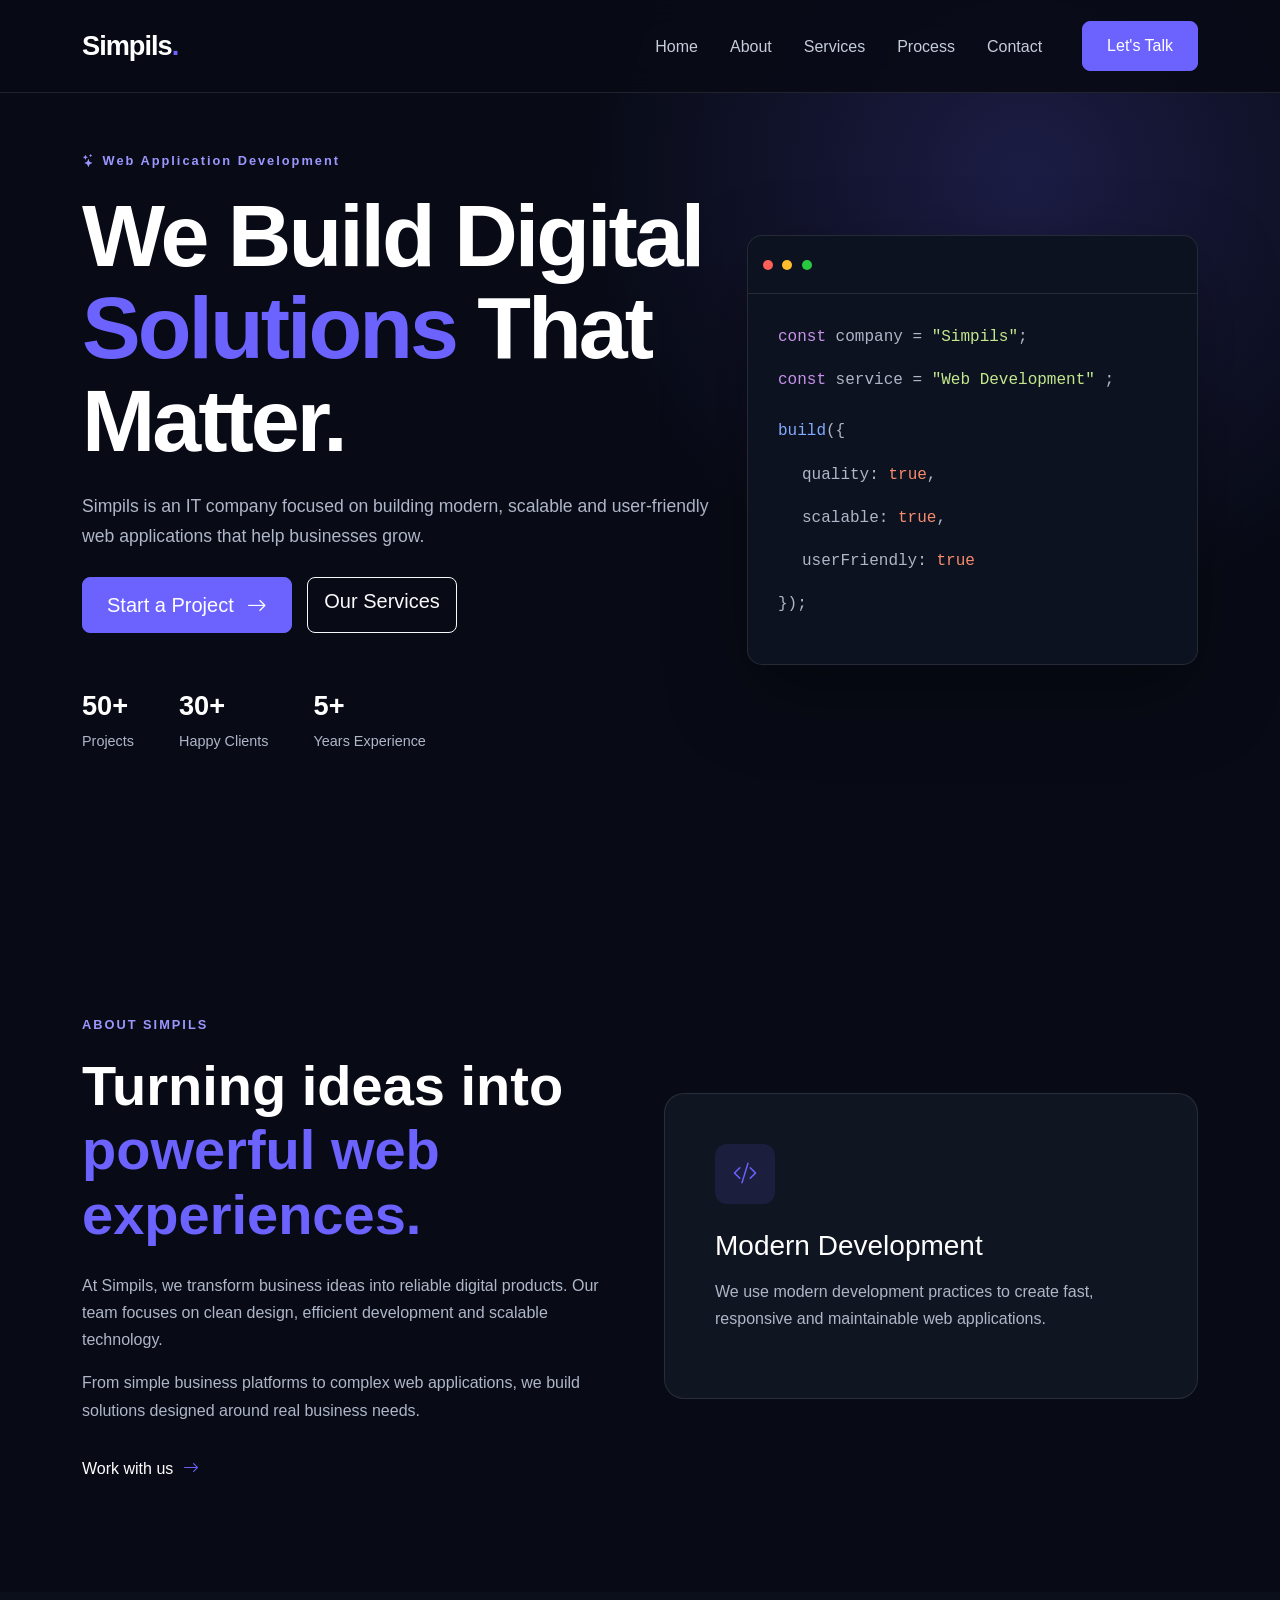
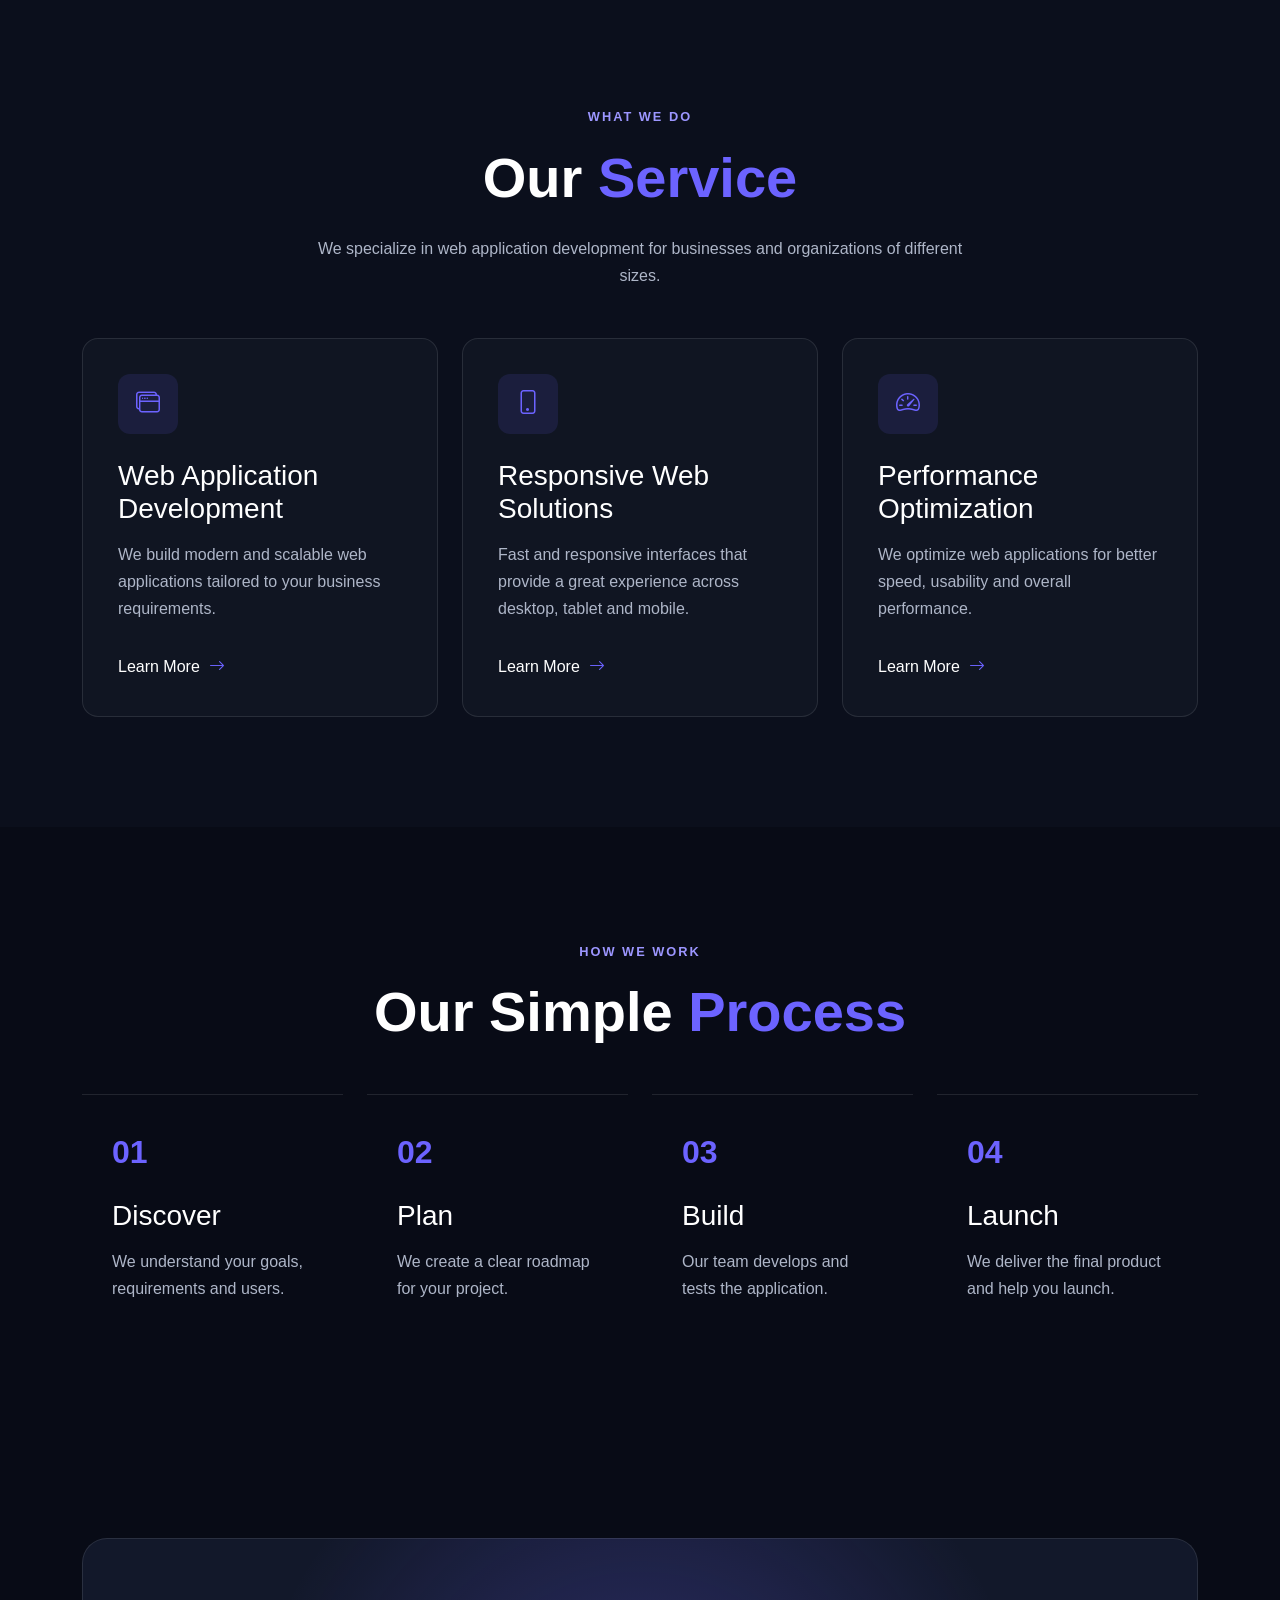
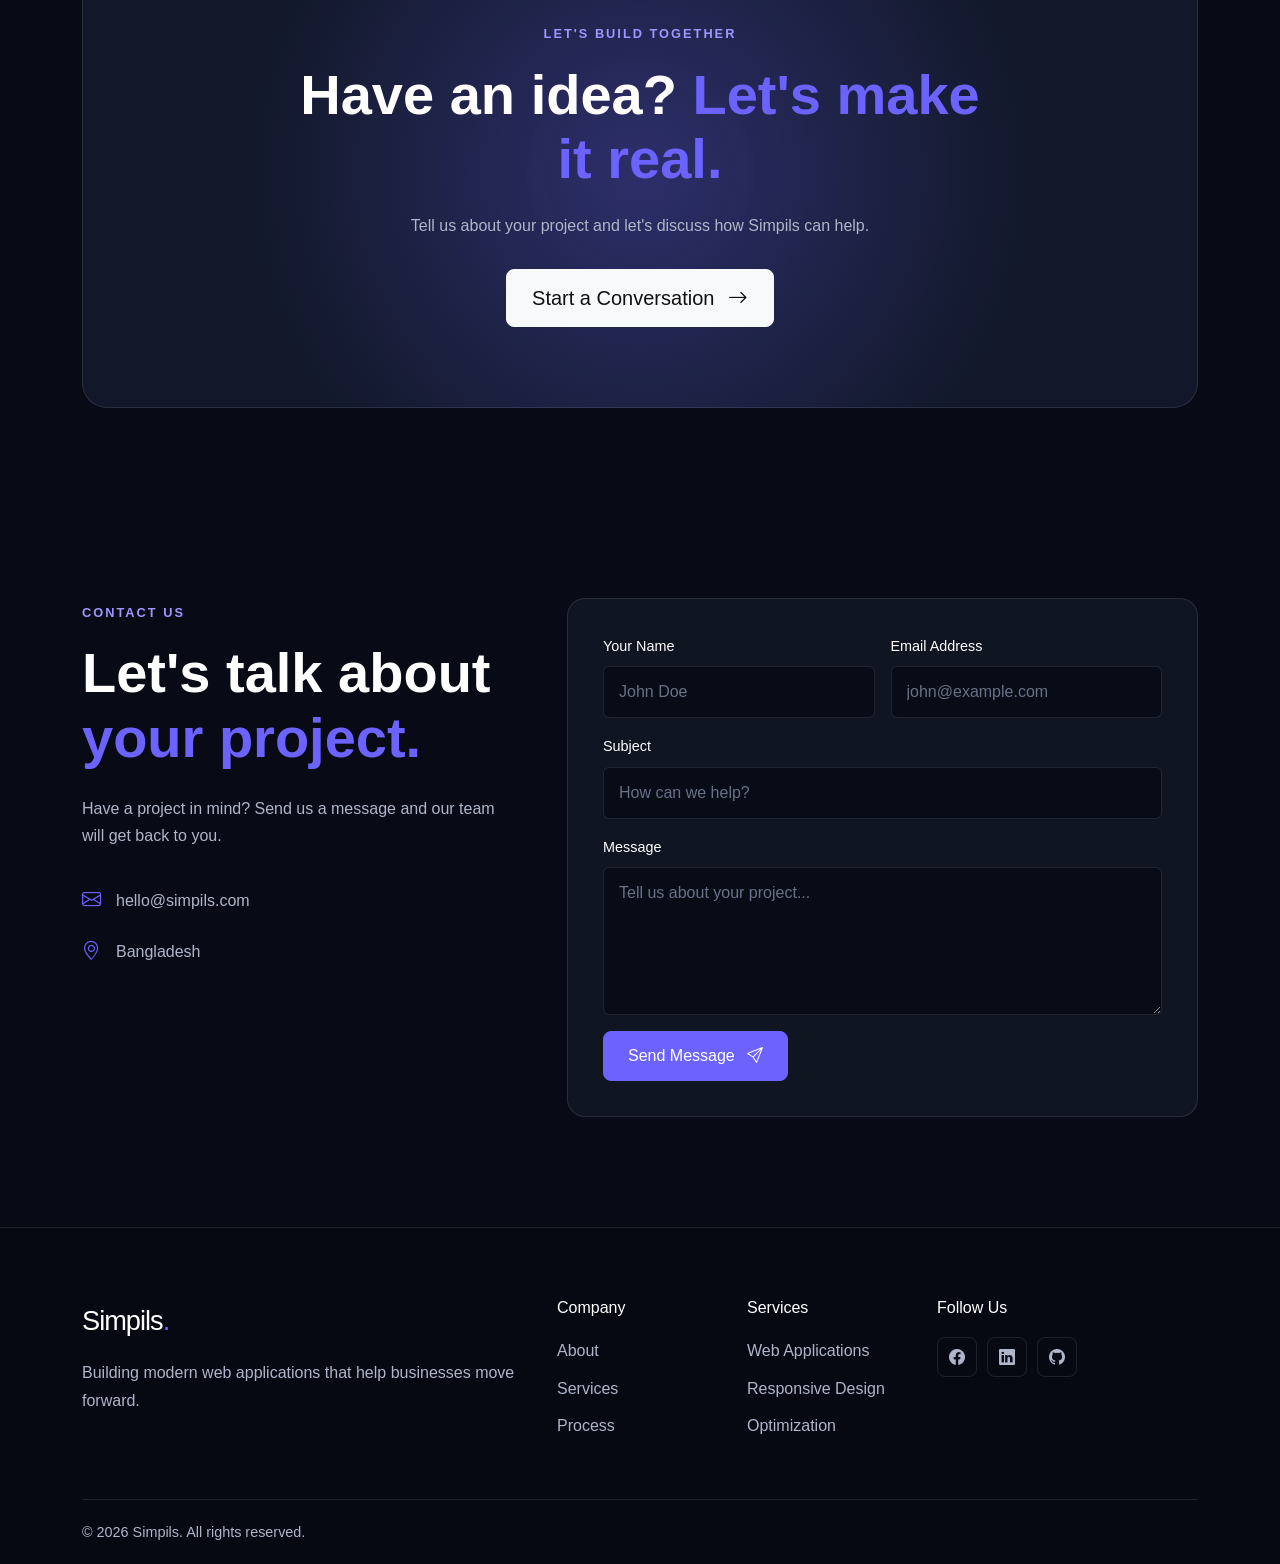
==== index.html @ 707db16f "Add files via upload 1st" ====
<!DOCTYPE html>
<html lang="en">
<head>
    <meta charset="UTF-8">

    <meta name="viewport" content="width=device-width, initial-scale=1.0">

    <title>Simpils | Web Application Development Company</title>

    <meta
        name="description"
        content="Simpils is an IT company specializing in modern, scalable and user-friendly web application development."
    >

    <meta
        name="keywords"
        content="Simpils, web application development, IT company, web development, software development"
    >

    <meta name="author" content="Simpils">

    <meta name="robots" content="index, follow">

    <!-- Bootstrap -->
    <link
        href="https://cdn.jsdelivr.net/npm/bootstrap@5.3.3/dist/css/bootstrap.min.css"
        rel="stylesheet"
    >

    <!-- Bootstrap Icons -->
    <link
        rel="stylesheet"
        href="https://cdn.jsdelivr.net/npm/bootstrap-icons@1.11.3/font/bootstrap-icons.min.css"
    >

    <!-- Custom CSS -->
    <link rel="stylesheet" href="css/style.css">
</head>

<body>

<!-- ================= NAVBAR ================= -->

<header>
    <nav class="navbar navbar-expand-lg fixed-top">
        <div class="container">

            <a class="navbar-brand fw-bold" href="#home">
                Simpils<span>.</span>
            </a>

            <button
                class="navbar-toggler"
                type="button"
                data-bs-toggle="collapse"
                data-bs-target="#navbarNav"
                aria-label="Toggle navigation"
            >
                <span class="navbar-toggler-icon"></span>
            </button>

            <div class="collapse navbar-collapse" id="navbarNav">

                <ul class="navbar-nav ms-auto align-items-lg-center">

                    <li class="nav-item">
                        <a class="nav-link" href="#home">Home</a>
                    </li>

                    <li class="nav-item">
                        <a class="nav-link" href="#about">About</a>
                    </li>

                    <li class="nav-item">
                        <a class="nav-link" href="#services">Services</a>
                    </li>

                    <li class="nav-item">
                        <a class="nav-link" href="#process">Process</a>
                    </li>

                    <li class="nav-item">
                        <a class="nav-link" href="#contact">Contact</a>
                    </li>

                </ul>

                <a href="#contact" class="btn btn-primary ms-lg-4">
                    Let's Talk
                </a>

            </div>
        </div>
    </nav>
</header>


<!-- ================= HERO ================= -->

<main>

<section id="home" class="hero-section">

    <div class="container">

        <div class="row align-items-center min-vh-100">

            <div class="col-lg-7">

                <span class="hero-badge">
                    <i class="bi bi-stars"></i>
                    Web Application Development
                </span>

                <h1>
                    We Build Digital
                    <span>Solutions</span>
                    That Matter.
                </h1>

                <p class="hero-text">
                    Simpils is an IT company focused on building modern,
                    scalable and user-friendly web applications that help
                    businesses grow.
                </p>

                <div class="hero-buttons">

                    <a href="#contact" class="btn btn-primary btn-lg">
                        Start a Project
                        <i class="bi bi-arrow-right ms-2"></i>
                    </a>

                    <a href="#services" class="btn btn-outline-light btn-lg">
                        Our Services
                    </a>

                </div>

                <div class="hero-stats">

                    <div>
                        <strong>50+</strong>
                        <span>Projects</span>
                    </div>

                    <div>
                        <strong>30+</strong>
                        <span>Happy Clients</span>
                    </div>

                    <div>
                        <strong>5+</strong>
                        <span>Years Experience</span>
                    </div>

                </div>

            </div>


            <div class="col-lg-5">

                <div class="hero-card">

                    <div class="code-header">
                        <span></span>
                        <span></span>
                        <span></span>
                    </div>

                    <div class="code-content">

                        <p>
                            <span class="code-purple">const</span>
                            company =
                            <span class="code-green">"Simpils"</span>;
                        </p>

                        <p>
                            <span class="code-purple">const</span>
                            service =
                            <span class="code-green">
                                "Web Development"
                            </span>;
                        </p>

                        <p class="mt-4">
                            <span class="code-blue">build</span>({
                        </p>

                        <p class="ms-4">
                            quality:
                            <span class="code-orange">true</span>,
                        </p>

                        <p class="ms-4">
                            scalable:
                            <span class="code-orange">true</span>,
                        </p>

                        <p class="ms-4">
                            userFriendly:
                            <span class="code-orange">true</span>
                        </p>

                        <p>});</p>

                    </div>

                </div>

            </div>

        </div>

    </div>

</section>


<!-- ================= ABOUT ================= -->

<section id="about" class="section-padding">

    <div class="container">

        <div class="row align-items-center g-5">

            <div class="col-lg-6">

                <span class="section-label">ABOUT SIMPILS</span>

                <h2>
                    Turning ideas into
                    <span>powerful web experiences.</span>
                </h2>

                <p>
                    At Simpils, we transform business ideas into reliable
                    digital products. Our team focuses on clean design,
                    efficient development and scalable technology.
                </p>

                <p>
                    From simple business platforms to complex web
                    applications, we build solutions designed around
                    real business needs.
                </p>

                <a href="#contact" class="text-link">
                    Work with us
                    <i class="bi bi-arrow-right"></i>
                </a>

            </div>


            <div class="col-lg-6">

                <div class="about-box">

                    <div class="about-icon">
                        <i class="bi bi-code-slash"></i>
                    </div>

                    <h3>Modern Development</h3>

                    <p>
                        We use modern development practices to create
                        fast, responsive and maintainable web applications.
                    </p>

                </div>

            </div>

        </div>

    </div>

</section>


<!-- ================= SERVICES ================= -->

<section id="services" class="section-padding services-section">

    <div class="container">

        <div class="text-center section-heading">

            <span class="section-label">WHAT WE DO</span>

            <h2>
                Our <span>Service</span>
            </h2>

            <p>
                We specialize in web application development for
                businesses and organizations of different sizes.
            </p>

        </div>


        <div class="row g-4 mt-4">

            <div class="col-md-6 col-lg-4">

                <article class="service-card">

                    <div class="service-icon">
                        <i class="bi bi-window-stack"></i>
                    </div>

                    <h3>Web Application Development</h3>

                    <p>
                        We build modern and scalable web applications
                        tailored to your business requirements.
                    </p>

                    <a href="#contact">
                        Learn More
                        <i class="bi bi-arrow-right"></i>
                    </a>

                </article>

            </div>


            <div class="col-md-6 col-lg-4">

                <article class="service-card">

                    <div class="service-icon">
                        <i class="bi bi-phone"></i>
                    </div>

                    <h3>Responsive Web Solutions</h3>

                    <p>
                        Fast and responsive interfaces that provide
                        a great experience across desktop, tablet and mobile.
                    </p>

                    <a href="#contact">
                        Learn More
                        <i class="bi bi-arrow-right"></i>
                    </a>

                </article>

            </div>


            <div class="col-md-6 col-lg-4">

                <article class="service-card">

                    <div class="service-icon">
                        <i class="bi bi-speedometer2"></i>
                    </div>

                    <h3>Performance Optimization</h3>

                    <p>
                        We optimize web applications for better speed,
                        usability and overall performance.
                    </p>

                    <a href="#contact">
                        Learn More
                        <i class="bi bi-arrow-right"></i>
                    </a>

                </article>

            </div>

        </div>

    </div>

</section>


<!-- ================= PROCESS ================= -->

<section id="process" class="section-padding">

    <div class="container">

        <div class="text-center section-heading">

            <span class="section-label">HOW WE WORK</span>

            <h2>
                Our Simple <span>Process</span>
            </h2>

        </div>


        <div class="row g-4 mt-4">

            <div class="col-md-3">

                <div class="process-card">

                    <div class="process-number">01</div>

                    <h3>Discover</h3>

                    <p>
                        We understand your goals, requirements and users.
                    </p>

                </div>

            </div>


            <div class="col-md-3">

                <div class="process-card">

                    <div class="process-number">02</div>

                    <h3>Plan</h3>

                    <p>
                        We create a clear roadmap for your project.
                    </p>

                </div>

            </div>


            <div class="col-md-3">

                <div class="process-card">

                    <div class="process-number">03</div>

                    <h3>Build</h3>

                    <p>
                        Our team develops and tests the application.
                    </p>

                </div>

            </div>


            <div class="col-md-3">

                <div class="process-card">

                    <div class="process-number">04</div>

                    <h3>Launch</h3>

                    <p>
                        We deliver the final product and help you launch.
                    </p>

                </div>

            </div>

        </div>

    </div>

</section>


<!-- ================= CTA ================= -->

<section class="cta-section">

    <div class="container">

        <div class="cta-box">

            <span class="section-label">LET'S BUILD TOGETHER</span>

            <h2>
                Have an idea?
                <span>Let's make it real.</span>
            </h2>

            <p>
                Tell us about your project and let's discuss
                how Simpils can help.
            </p>

            <a href="#contact" class="btn btn-light btn-lg">
                Start a Conversation
                <i class="bi bi-arrow-right ms-2"></i>
            </a>

        </div>

    </div>

</section>


<!-- ================= CONTACT ================= -->

<section id="contact" class="section-padding">

    <div class="container">

        <div class="row g-5">

            <div class="col-lg-5">

                <span class="section-label">CONTACT US</span>

                <h2>
                    Let's talk about
                    <span>your project.</span>
                </h2>

                <p>
                    Have a project in mind? Send us a message and
                    our team will get back to you.
                </p>

                <div class="contact-info">

                    <div>
                        <i class="bi bi-envelope"></i>
                        <span>hello@simpils.com</span>
                    </div>

                    <div>
                        <i class="bi bi-geo-alt"></i>
                        <span>Bangladesh</span>
                    </div>

                </div>

            </div>


            <div class="col-lg-7">

                <form class="contact-form" id="contactForm">

                    <div class="row g-3">

                        <div class="col-md-6">

                            <label for="name">Your Name</label>

                            <input
                                type="text"
                                id="name"
                                class="form-control"
                                placeholder="John Doe"
                                required
                            >

                        </div>


                        <div class="col-md-6">

                            <label for="email">Email Address</label>

                            <input
                                type="email"
                                id="email"
                                class="form-control"
                                placeholder="john@example.com"
                                required
                            >

                        </div>


                        <div class="col-12">

                            <label for="subject">Subject</label>

                            <input
                                type="text"
                                id="subject"
                                class="form-control"
                                placeholder="How can we help?"
                                required
                            >

                        </div>


                        <div class="col-12">

                            <label for="message">Message</label>

                            <textarea
                                id="message"
                                class="form-control"
                                rows="5"
                                placeholder="Tell us about your project..."
                                required
                            ></textarea>

                        </div>


                        <div class="col-12">

                            <button
                                type="submit"
                                class="btn btn-primary"
                            >
                                Send Message
                                <i class="bi bi-send ms-2"></i>
                            </button>

                        </div>

                    </div>

                </form>

            </div>

        </div>

    </div>

</section>

</main>


<!-- ================= FOOTER ================= -->

<footer>

    <div class="container">

        <div class="row g-4">

            <div class="col-lg-5">

                <a href="#home" class="footer-logo">
                    Simpils<span>.</span>
                </a>

                <p>
                    Building modern web applications that help
                    businesses move forward.
                </p>

            </div>


            <div class="col-6 col-lg-2">

                <h4>Company</h4>

                <a href="#about">About</a>
                <a href="#services">Services</a>
                <a href="#process">Process</a>

            </div>


            <div class="col-6 col-lg-2">

                <h4>Services</h4>

                <a href="#services">Web Applications</a>
                <a href="#services">Responsive Design</a>
                <a href="#services">Optimization</a>

            </div>


            <div class="col-lg-3">

                <h4>Follow Us</h4>

                <div class="social-links">

                    <a href="#" aria-label="Facebook">
                        <i class="bi bi-facebook"></i>
                    </a>

                    <a href="#" aria-label="LinkedIn">
                        <i class="bi bi-linkedin"></i>
                    </a>

                    <a href="#" aria-label="GitHub">
                        <i class="bi bi-github"></i>
                    </a>

                </div>

            </div>

        </div>


        <div class="footer-bottom">

            <p>
                © 2026 Simpils. All rights reserved.
            </p>

        </div>

    </div>

</footer>


<!-- Bootstrap JS -->
<script
    src="https://cdn.jsdelivr.net/npm/bootstrap@5.3.3/dist/js/bootstrap.bundle.min.js">
</script>

<!-- Custom JS -->
<script src="js/script.js"></script>

</body>
</html>
---- css/style.css ----
:root {
    --primary: #6c63ff;
    --primary-dark: #554de0;
    --dark: #080b16;
    --dark-2: #101522;
    --text: #aeb6c8;
    --white: #ffffff;
    --border: rgba(255, 255, 255, 0.1);
}

* {
    margin: 0;
    padding: 0;
    box-sizing: border-box;
}

html {
    scroll-behavior: smooth;
}

body {
    font-family: Arial, Helvetica, sans-serif;
    background: var(--dark);
    color: var(--white);
    line-height: 1.7;
}

section {
    scroll-margin-top: 80px;
}

.navbar {
    padding: 18px 0;
    background: rgba(8, 11, 22, 0.9);
    backdrop-filter: blur(15px);
    border-bottom: 1px solid var(--border);
}

.navbar-brand,
.footer-logo {
    color: var(--white) !important;
    font-size: 1.7rem;
    letter-spacing: -1px;
}

.navbar-brand span,
.footer-logo span {
    color: var(--primary);
}

.nav-link {
    color: #c6ccda !important;
    margin: 0 8px;
    transition: 0.3s;
}

.nav-link:hover {
    color: var(--white) !important;
}

.btn-primary {
    background: var(--primary);
    border-color: var(--primary);
    padding: 12px 24px;
    border-radius: 8px;
}

.btn-primary:hover {
    background: var(--primary-dark);
    border-color: var(--primary-dark);
}

.hero-section {
    background:
        radial-gradient(
            circle at 80% 20%,
            rgba(108, 99, 255, 0.2),
            transparent 35%
        ),
        var(--dark);
}

.hero-badge,
.section-label {
    display: inline-block;
    color: #9c96ff;
    font-size: 0.8rem;
    font-weight: 700;
    letter-spacing: 2px;
    margin-bottom: 18px;
}

.hero-section h1 {
    max-width: 750px;
    font-size: clamp(3rem, 7vw, 5.5rem);
    line-height: 1.05;
    font-weight: 800;
    letter-spacing: -3px;
}

.hero-section h1 span,
section h2 span {
    color: var(--primary);
}

.hero-text {
    max-width: 650px;
    margin: 25px 0;
    color: var(--text);
    font-size: 1.1rem;
}

.hero-buttons {
    display: flex;
    gap: 15px;
    flex-wrap: wrap;
}

.hero-stats {
    display: flex;
    gap: 45px;
    margin-top: 50px;
}

.hero-stats div {
    display: flex;
    flex-direction: column;
}

.hero-stats strong {
    font-size: 1.7rem;
}

.hero-stats span {
    color: var(--text);
    font-size: 0.9rem;
}

.hero-card {
    background: #0d1220;
    border: 1px solid var(--border);
    border-radius: 15px;
    overflow: hidden;
    box-shadow: 0 30px 80px rgba(0, 0, 0, 0.35);
}

.code-header {
    padding: 15px;
    border-bottom: 1px solid var(--border);
}

.code-header span {
    display: inline-block;
    width: 10px;
    height: 10px;
    border-radius: 50%;
    margin-right: 5px;
    background: #ff5f56;
}

.code-header span:nth-child(2) {
    background: #ffbd2e;
}

.code-header span:nth-child(3) {
    background: #27c93f;
}

.code-content {
    padding: 30px;
    color: #d5d9e5;
    font-family: monospace;
}

.code-purple {
    color: #c792ea;
}

.code-green {
    color: #c3e88d;
}

.code-blue {
    color: #82aaff;
}

.code-orange {
    color: #f78c6c;
}

.section-padding {
    padding: 110px 0;
}

section h2 {
    font-size: clamp(2.2rem, 5vw, 3.5rem);
    line-height: 1.15;
    font-weight: 750;
    margin-bottom: 25px;
}

section p {
    color: var(--text);
}

.about-box {
    padding: 50px;
    background: var(--dark-2);
    border: 1px solid var(--border);
    border-radius: 20px;
}

.about-icon,
.service-icon {
    width: 60px;
    height: 60px;
    display: grid;
    place-items: center;
    background: rgba(108, 99, 255, 0.12);
    color: var(--primary);
    border-radius: 12px;
    font-size: 1.5rem;
    margin-bottom: 25px;
}

.about-box h3,
.service-card h3,
.process-card h3 {
    margin-bottom: 15px;
}

.text-link {
    display: inline-block;
    margin-top: 15px;
    color: var(--white);
    text-decoration: none;
}

.text-link i {
    color: var(--primary);
    margin-left: 5px;
}

.services-section {
    background: #0b0f1c;
}

.section-heading {
    max-width: 650px;
    margin: auto;
}

.service-card {
    height: 100%;
    padding: 35px;
    background: var(--dark-2);
    border: 1px solid var(--border);
    border-radius: 16px;
    transition: 0.3s;
}

.service-card:hover {
    transform: translateY(-8px);
    border-color: rgba(108, 99, 255, 0.5);
}

.service-card a {
    display: inline-block;
    margin-top: 15px;
    color: var(--white);
    text-decoration: none;
}

.service-card a i {
    color: var(--primary);
    margin-left: 5px;
}

.process-card {
    height: 100%;
    padding: 30px;
    border-top: 1px solid var(--border);
}

.process-number {
    color: var(--primary);
    font-size: 2rem;
    font-weight: 800;
    margin-bottom: 20px;
}

.cta-section {
    padding: 80px 0;
}

.cta-box {
    text-align: center;
    padding: 80px 30px;
    border-radius: 25px;
    background:
        radial-gradient(
            circle at center,
            rgba(108, 99, 255, 0.3),
            transparent 65%
        ),
        #12182a;
    border: 1px solid var(--border);
}

.cta-box h2 {
    max-width: 700px;
    margin: 0 auto 20px;
}

.cta-box p {
    max-width: 600px;
    margin: 0 auto 30px;
}

.btn-light {
    color: #111;
    padding: 13px 25px;
    border-radius: 8px;
}

.contact-info {
    margin-top: 35px;
}

.contact-info div {
    display: flex;
    align-items: center;
    gap: 15px;
    margin-bottom: 18px;
    color: var(--text);
}

.contact-info i {
    color: var(--primary);
    font-size: 1.2rem;
}

.contact-form {
    padding: 35px;
    background: var(--dark-2);
    border: 1px solid var(--border);
    border-radius: 18px;
}

.contact-form label {
    display: block;
    margin-bottom: 8px;
    font-size: 0.9rem;
}

.form-control {
    background: #080c17;
    border: 1px solid var(--border);
    color: var(--white);
    padding: 13px 15px;
}

.form-control:focus {
    background: #080c17;
    color: var(--white);
    border-color: var(--primary);
    box-shadow: 0 0 0 0.2rem rgba(108, 99, 255, 0.12);
}

.form-control::placeholder {
    color: #687186;
}

footer {
    padding: 70px 0 20px;
    background: #060812;
    border-top: 1px solid var(--border);
}

.footer-logo {
    display: inline-block;
    text-decoration: none;
    margin-bottom: 15px;
}

footer p {
    color: var(--text);
}

footer h4 {
    font-size: 1rem;
    margin-bottom: 20px;
}

footer a {
    display: block;
    color: var(--text);
    text-decoration: none;
    margin-bottom: 10px;
}

footer a:hover {
    color: var(--white);
}

.social-links {
    display: flex;
    gap: 10px;
}

.social-links a {
    width: 40px;
    height: 40px;
    display: grid;
    place-items: center;
    border: 1px solid var(--border);
    border-radius: 8px;
}

.footer-bottom {
    margin-top: 50px;
    padding-top: 20px;
    border-top: 1px solid var(--border);
}

.footer-bottom p {
    margin: 0;
    font-size: 0.9rem;
}

@media (max-width: 991px) {

    .navbar-collapse {
        padding: 20px 0;
    }

    .hero-section {
        padding-top: 100px;
    }

    .hero-card {
        margin-top: 50px;
    }

}

@media (max-width: 576px) {

    .hero-section h1 {
        letter-spacing: -1.5px;
    }

    .hero-stats {
        gap: 20px;
    }

    .hero-stats strong {
        font-size: 1.4rem;
    }

    .section-padding {
        padding: 80px 0;
    }

    .about-box,
    .contact-form {
        padding: 25px;
    }

}
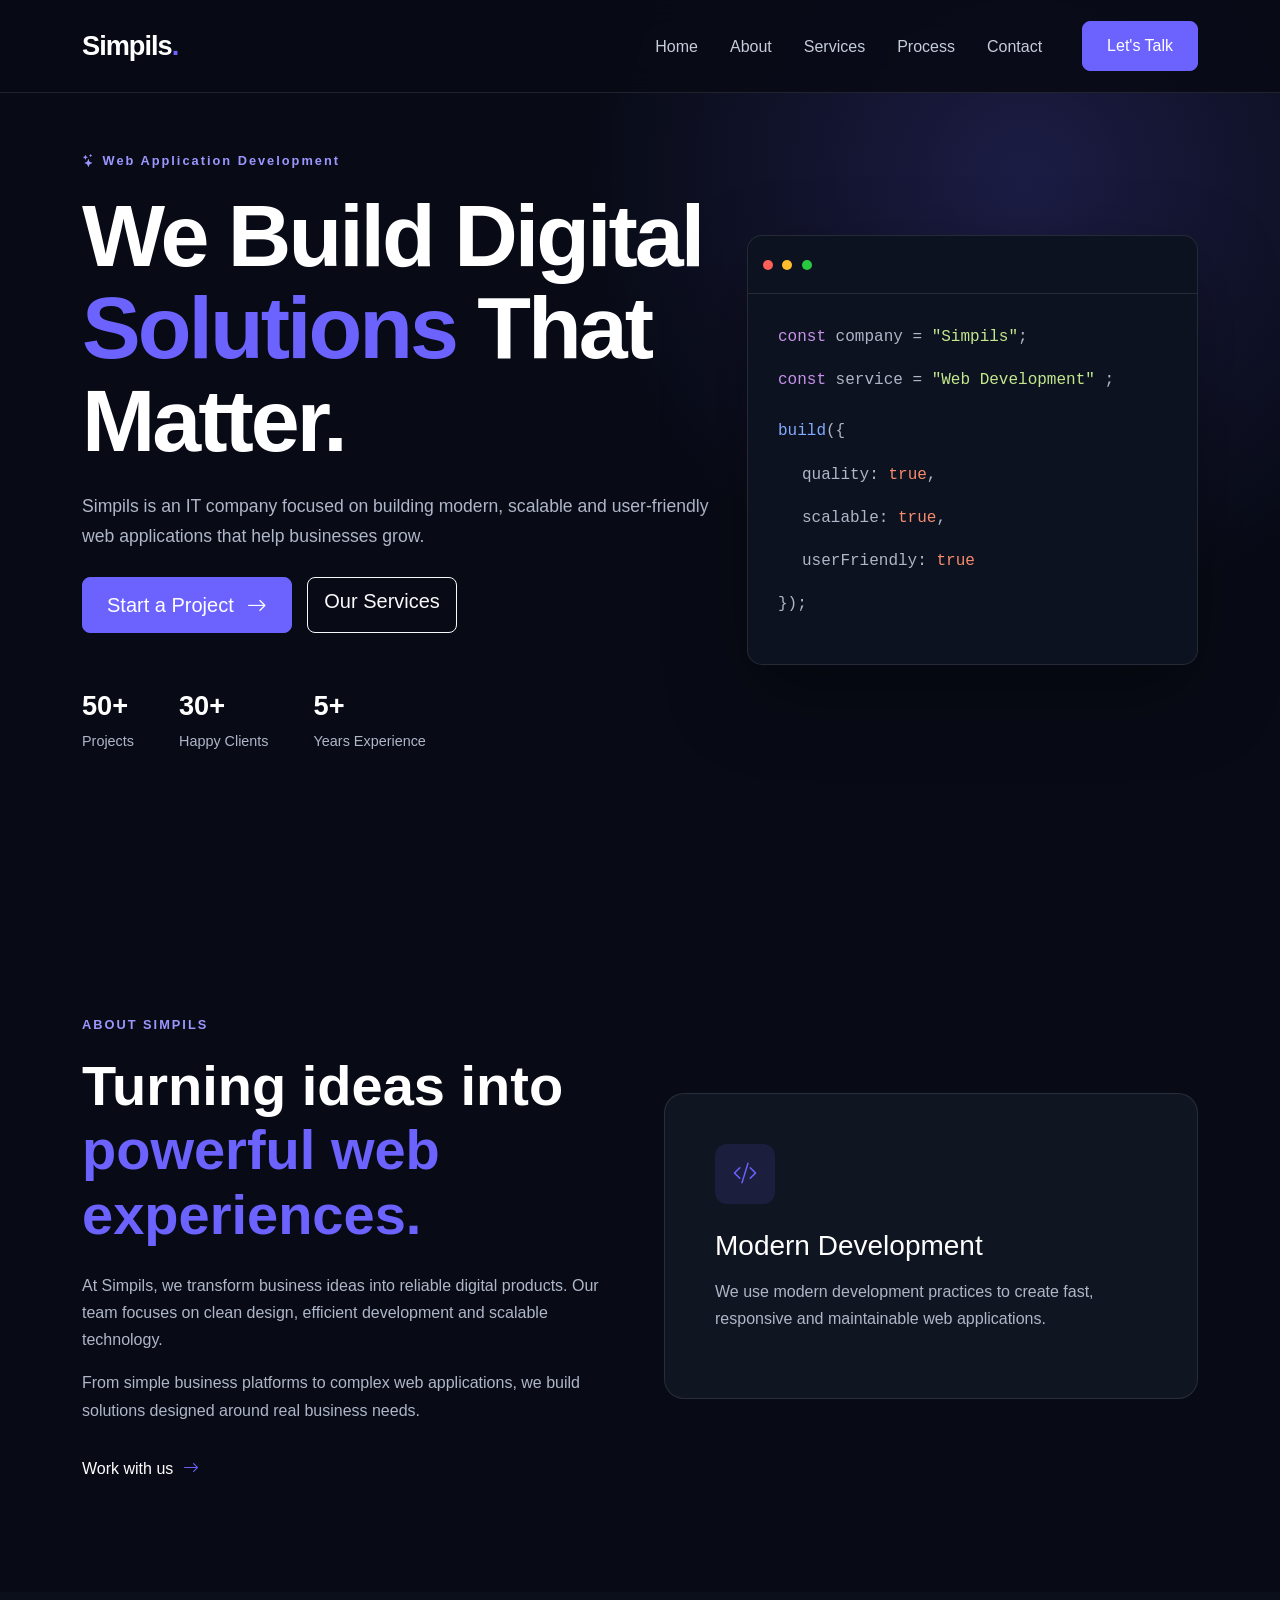
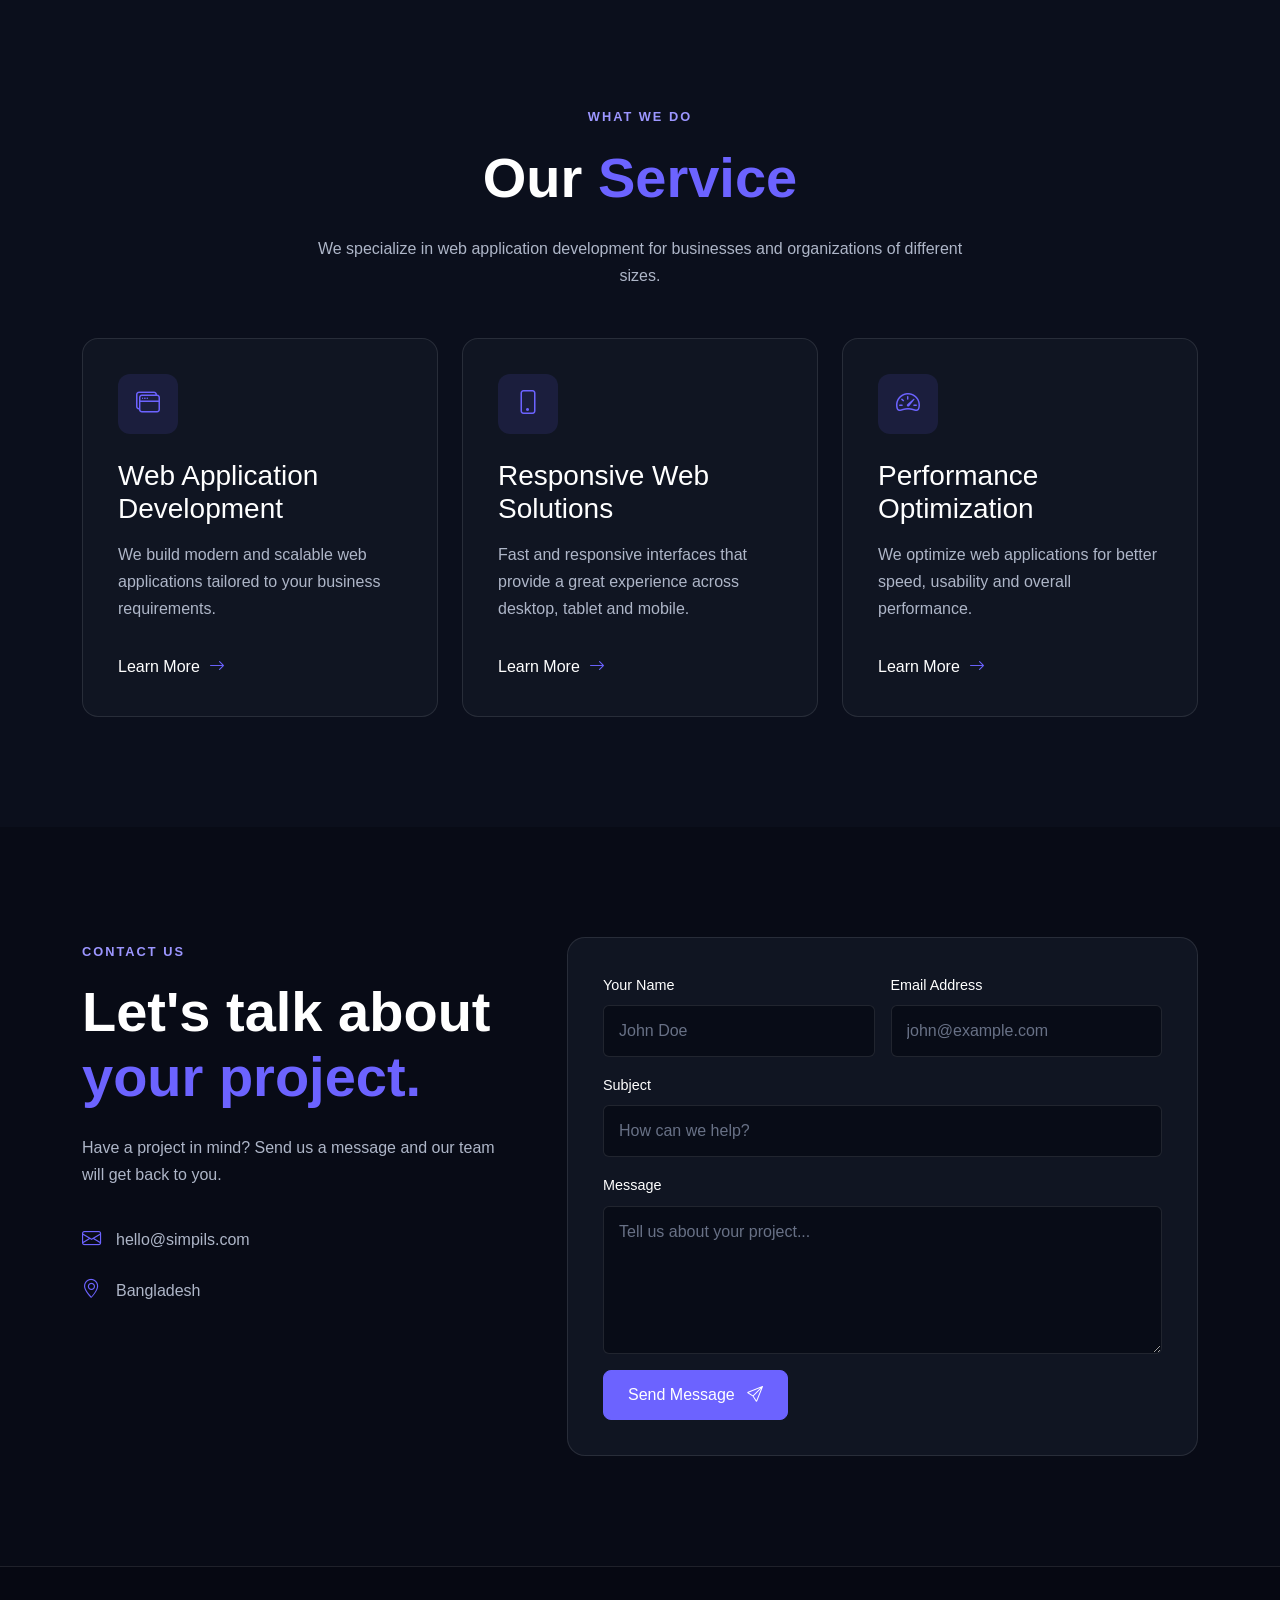
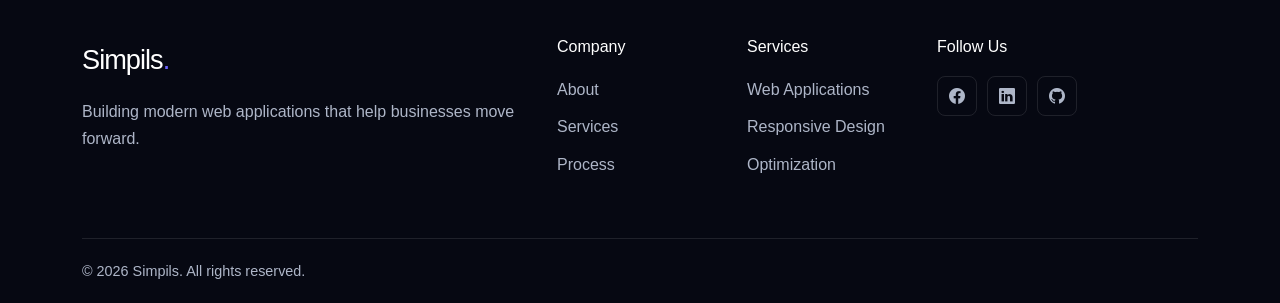
==== commit 22f4e374: "Update index.html" ====
--- a/index.html
+++ b/index.html
@@ -76,7 +76,7 @@
                     </li>
 
                     <li class="nav-item">
-                        <a class="nav-link" href="#process">Process</a>
+                        <a class="nav-link" href="process.html">Process</a>
                     </li>
 
                     <li class="nav-item">
@@ -387,129 +387,6 @@
 </section>
 
 
-<!-- ================= PROCESS ================= -->
-
-<section id="process" class="section-padding">
-
-    <div class="container">
-
-        <div class="text-center section-heading">
-
-            <span class="section-label">HOW WE WORK</span>
-
-            <h2>
-                Our Simple <span>Process</span>
-            </h2>
-
-        </div>
-
-
-        <div class="row g-4 mt-4">
-
-            <div class="col-md-3">
-
-                <div class="process-card">
-
-                    <div class="process-number">01</div>
-
-                    <h3>Discover</h3>
-
-                    <p>
-                        We understand your goals, requirements and users.
-                    </p>
-
-                </div>
-
-            </div>
-
-
-            <div class="col-md-3">
-
-                <div class="process-card">
-
-                    <div class="process-number">02</div>
-
-                    <h3>Plan</h3>
-
-                    <p>
-                        We create a clear roadmap for your project.
-                    </p>
-
-                </div>
-
-            </div>
-
-
-            <div class="col-md-3">
-
-                <div class="process-card">
-
-                    <div class="process-number">03</div>
-
-                    <h3>Build</h3>
-
-                    <p>
-                        Our team develops and tests the application.
-                    </p>
-
-                </div>
-
-            </div>
-
-
-            <div class="col-md-3">
-
-                <div class="process-card">
-
-                    <div class="process-number">04</div>
-
-                    <h3>Launch</h3>
-
-                    <p>
-                        We deliver the final product and help you launch.
-                    </p>
-
-                </div>
-
-            </div>
-
-        </div>
-
-    </div>
-
-</section>
-
-
-<!-- ================= CTA ================= -->
-
-<section class="cta-section">
-
-    <div class="container">
-
-        <div class="cta-box">
-
-            <span class="section-label">LET'S BUILD TOGETHER</span>
-
-            <h2>
-                Have an idea?
-                <span>Let's make it real.</span>
-            </h2>
-
-            <p>
-                Tell us about your project and let's discuss
-                how Simpils can help.
-            </p>
-
-            <a href="#contact" class="btn btn-light btn-lg">
-                Start a Conversation
-                <i class="bi bi-arrow-right ms-2"></i>
-            </a>
-
-        </div>
-
-    </div>
-
-</section>
 
 
 <!-- ================= CONTACT ================= -->
